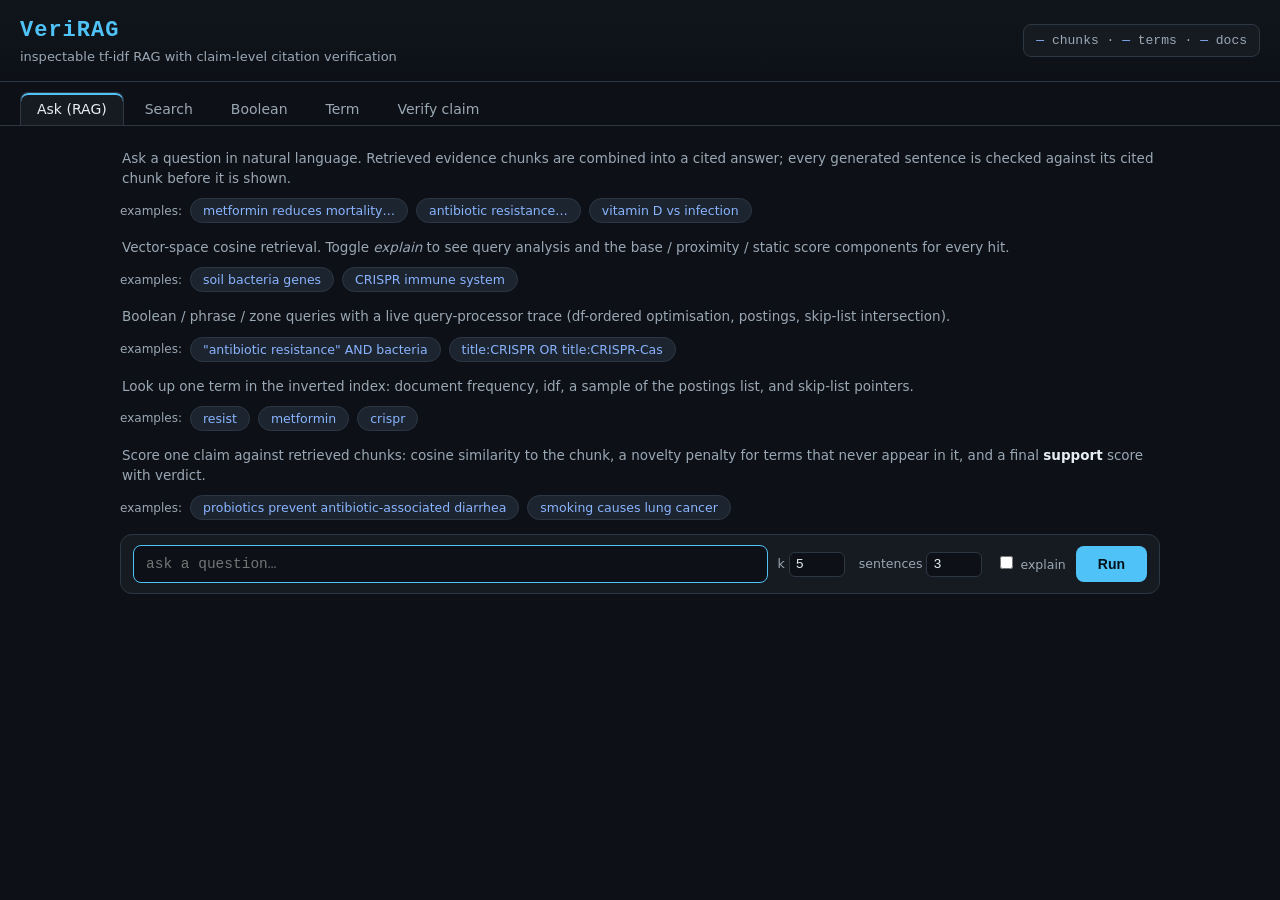
==== verirag/web/index.html @ e353d2e1 "Add web frontend: zero-dependency browser UI (ask/search/bool/term/verify)" ====
<!DOCTYPE html>
<html lang="en">
<head>
  <meta charset="utf-8">
  <meta name="viewport" content="width=device-width, initial-scale=1">
  <title>VeriRAG — Inspectable RAG with citation verification</title>
  <link rel="stylesheet" href="style.css">
</head>
<body>
  <header>
    <div class="brand">
      <h1>VeriRAG</h1>
      <p class="tagline">inspectable tf-idf RAG with claim-level citation verification</p>
    </div>
    <div id="stats" class="stats" title="index statistics">
      <span id="stat-chunks">—</span> chunks · <span id="stat-terms">—</span> terms ·
      <span id="stat-docs">—</span> docs
    </div>
  </header>

  <nav id="tabs" class="tabs">
    <button class="tab active" data-tab="ask">Ask (RAG)</button>
    <button class="tab" data-tab="search">Search</button>
    <button class="tab" data-tab="bool">Boolean</button>
    <button class="tab" data-tab="term">Term</button>
    <button class="tab" data-tab="verify">Verify claim</button>
  </nav>

  <main>
    <section id="panel-ask" class="panel active">
      <p class="hint">Ask a question in natural language. Retrieved evidence chunks are combined into a
        cited answer; every generated sentence is checked against its cited chunk before it is shown.</p>
      <div class="examples">
        <span>examples:</span>
        <button class="chip" data-target="ask" data-value="metformin reduces mortality in type 2 diabetes patients">metformin reduces mortality…</button>
        <button class="chip" data-target="ask" data-value="antibiotic resistance in gram-negative bacteria">antibiotic resistance…</button>
        <button class="chip" data-target="ask" data-value="does vitamin D prevent infections">vitamin D vs infection</button>
      </div>
    </section>

    <section id="panel-search" class="panel">
      <p class="hint">Vector-space cosine retrieval. Toggle <em>explain</em> to see query analysis and the
        base / proximity / static score components for every hit.</p>
      <div class="examples">
        <span>examples:</span>
        <button class="chip" data-target="search" data-value="soil bacteria genes">soil bacteria genes</button>
        <button class="chip" data-target="search" data-value="CRISPR immune system">CRISPR immune system</button>
      </div>
    </section>

    <section id="panel-bool" class="panel">
      <p class="hint">Boolean / phrase / zone queries with a live query-processor trace
        (df-ordered optimisation, postings, skip-list intersection).</p>
      <div class="examples">
        <span>examples:</span>
        <button class="chip" data-target="bool" data-value="&quot;antibiotic resistance&quot; AND bacteria">&quot;antibiotic resistance&quot; AND bacteria</button>
        <button class="chip" data-target="bool" data-value="title:CRISPR OR title:CRISPR-Cas">title:CRISPR OR title:CRISPR-Cas</button>
      </div>
    </section>

    <section id="panel-term" class="panel">
      <p class="hint">Look up one term in the inverted index: document frequency, idf, a sample of the
        postings list, and skip-list pointers.</p>
      <div class="examples">
        <span>examples:</span>
        <button class="chip" data-target="term" data-value="resist">resist</button>
        <button class="chip" data-target="term" data-value="metformin">metformin</button>
        <button class="chip" data-target="term" data-value="crispr">crispr</button>
      </div>
    </section>

    <section id="panel-verify" class="panel">
      <p class="hint">Score one claim against retrieved chunks: cosine similarity to the chunk, a novelty
        penalty for terms that never appear in it, and a final <strong>support</strong> score with verdict.</p>
      <div class="examples">
        <span>examples:</span>
        <button class="chip" data-target="verify" data-value="probiotics prevent antibiotic-associated diarrhea">probiotics prevent antibiotic-associated diarrhea</button>
        <button class="chip" data-target="verify" data-value="smoking causes lung cancer">smoking causes lung cancer</button>
      </div>
    </section>

    <div class="inputbar">
      <input id="input" type="text" autocomplete="off" spellcheck="false"
             placeholder="type a query or claim, then press Enter…">
      <div class="options">
        <label>k <input id="opt-k" type="number" min="1" max="20" value="5"></label>
        <label>sentences <input id="opt-sentences" type="number" min="1" max="6" value="3"></label>
        <label><input id="opt-explain" type="checkbox"> explain</label>
      </div>
      <button id="go" class="go">Run</button>
    </div>

    <div id="status" class="status hidden"></div>
    <div id="results" class="results"></div>
  </main>

  <script src="app.js"></script>
</body>
</html>
---- verirag/web/style.css ----
:root {
  --bg: #0d1117;
  --panel: #161b22;
  --panel-2: #1c2430;
  --border: #2d3744;
  --text: #e6edf3;
  --muted: #9aa7b4;
  --accent: #4fc3f7;
  --accent-2: #8ab4ff;
  --green: #3fb950;
  --amber: #d29922;
  --red: #f85149;
  --mono: "Cascadia Code", Consolas, "Courier New", monospace;
}

* { box-sizing: border-box; }

body {
  margin: 0;
  background: var(--bg);
  color: var(--text);
  font-family: "Segoe UI", system-ui, sans-serif;
  line-height: 1.5;
}

header {
  display: flex;
  align-items: center;
  justify-content: space-between;
  gap: 16px;
  padding: 14px 20px;
  border-bottom: 1px solid var(--border);
  background: linear-gradient(180deg, #10151c, #0d1117);
  flex-wrap: wrap;
}

.brand h1 {
  margin: 0;
  font-family: var(--mono);
  font-size: 22px;
  letter-spacing: 1px;
  color: var(--accent);
}

.tagline { margin: 0; color: var(--muted); font-size: 13px; }

.stats {
  font-family: var(--mono);
  font-size: 13px;
  color: var(--muted);
  background: var(--panel);
  border: 1px solid var(--border);
  border-radius: 8px;
  padding: 6px 12px;
}
.stats span { color: var(--accent-2); }

.tabs {
  display: flex;
  gap: 4px;
  padding: 10px 20px 0;
  border-bottom: 1px solid var(--border);
  flex-wrap: wrap;
}

.tab {
  appearance: none;
  background: transparent;
  color: var(--muted);
  border: 1px solid transparent;
  border-bottom: none;
  border-radius: 8px 8px 0 0;
  padding: 8px 16px;
  font-size: 14px;
  cursor: pointer;
  font-family: inherit;
}
.tab:hover { color: var(--text); background: var(--panel); }
.tab.active {
  color: var(--text);
  background: var(--panel);
  border-color: var(--border);
  box-shadow: inset 0 2px var(--accent);
}

main {
  max-width: 1080px;
  margin: 0 auto;
  padding: 16px 20px 60px;
}

.hint { color: var(--muted); font-size: 13.5px; margin: 6px 2px 10px; }
.hint strong { color: var(--text); }
.examples { display: flex; align-items: center; gap: 8px; flex-wrap: wrap; margin-bottom: 14px; }
.examples span { color: var(--muted); font-size: 12px; }

.chip {
  appearance: none;
  background: var(--panel-2);
  color: var(--accent-2);
  border: 1px solid var(--border);
  border-radius: 999px;
  padding: 4px 12px;
  font-size: 12.5px;
  cursor: pointer;
  font-family: inherit;
}
.chip:hover { border-color: var(--accent); color: var(--accent); }

.inputbar {
  display: flex;
  gap: 10px;
  align-items: center;
  background: var(--panel);
  border: 1px solid var(--border);
  border-radius: 12px;
  padding: 10px 12px;
  margin: 6px 0 14px;
  flex-wrap: wrap;
}

#input {
  flex: 1 1 340px;
  background: var(--bg);
  border: 1px solid var(--border);
  border-radius: 8px;
  color: var(--text);
  padding: 10px 12px;
  font-size: 14.5px;
  font-family: var(--mono);
  outline: none;
}
#input:focus { border-color: var(--accent); }

.options {
  display: flex;
  gap: 14px;
  align-items: center;
  color: var(--muted);
  font-size: 12.5px;
  flex-wrap: wrap;
}
.options input[type="number"] {
  width: 56px;
  background: var(--bg);
  color: var(--text);
  border: 1px solid var(--border);
  border-radius: 6px;
  padding: 4px 6px;
  font-family: var(--mono);
}
.options input[type="checkbox"] { accent-color: var(--accent); }

.go {
  appearance: none;
  background: var(--accent);
  color: #06121a;
  border: none;
  border-radius: 8px;
  padding: 10px 22px;
  font-size: 14px;
  font-weight: 600;
  cursor: pointer;
}
.go:hover { filter: brightness(1.1); }
.go:disabled { opacity: 0.5; cursor: wait; }

.status { font-family: var(--mono); font-size: 12.5px; color: var(--red); margin: 0 0 10px; }
.status.ok { color: var(--muted); }

.results { display: grid; gap: 14px; }

.card {
  background: var(--panel);
  border: 1px solid var(--border);
  border-radius: 12px;
  padding: 14px 16px;
  overflow: hidden;
}
.card h3 { margin: 0 0 8px; font-size: 15px; color: var(--accent-2); }
.card h4 { margin: 14px 0 6px; font-size: 13px; color: var(--muted); text-transform: uppercase; letter-spacing: 0.6px; }

.badge {
  display: inline-block;
  font-family: var(--mono);
  font-size: 11.5px;
  font-weight: 700;
  border-radius: 6px;
  padding: 2px 8px;
  letter-spacing: 0.4px;
}
.badge.SUPPORTED { background: rgba(63,185,80,0.15); color: var(--green); border: 1px solid rgba(63,185,80,0.4); }
.badge.WEAK { background: rgba(210,153,34,0.15); color: var(--amber); border: 1px solid rgba(210,153,34,0.4); }
.badge.UNSUPPORTED { background: rgba(248,81,73,0.15); color: var(--red); border: 1px solid rgba(248,81,73,0.4); }
.badge.mono { background: var(--panel-2); color: var(--muted); border: 1px solid var(--border); }

.verdict-strip { display: flex; gap: 8px; align-items: center; flex-wrap: wrap; margin-bottom: 10px; font-family: var(--mono); font-size: 12.5px; }

.answer-item {
  border: 1px solid var(--border);
  border-radius: 8px;
  padding: 10px 12px;
  margin: 8px 0;
  background: var(--panel-2);
}
.answer-item .text { font-size: 14px; }
.answer-item .meta { font-family: var(--mono); font-size: 12px; color: var(--muted); margin-top: 4px; }

table { width: 100%; border-collapse: collapse; font-size: 13px; }
th, td { text-align: left; padding: 6px 8px; border-bottom: 1px solid var(--border); vertical-align: top; }
th { color: var(--muted); font-size: 12px; text-transform: uppercase; letter-spacing: 0.5px; }
td.num, th.num { text-align: right; font-family: var(--mono); }

.hit { border: 1px solid var(--border); border-radius: 8px; padding: 8px 12px; margin: 6px 0; }
.hit .head { font-family: var(--mono); font-size: 12.5px; }
.hit .title { color: var(--accent-2); }
.hit .score { color: var(--text); }
.hit pre {
  margin: 6px 0 0;
  color: var(--muted);
  font-family: "Segoe UI", sans-serif;
  font-size: 12.5px;
  white-space: pre-wrap;
  max-height: 96px;
  overflow: hidden;
}

.trace-step {
  font-family: var(--mono);
  font-size: 12.5px;
  padding: 4px 10px;
  border-left: 3px solid var(--accent);
  background: var(--panel-2);
  margin: 4px 0;
  border-radius: 0 6px 6px 0;
}
.trace-step b { color: var(--text); }
.trace-step span { color: var(--muted); }

.term-table td { font-family: var(--mono); font-size: 12.5px; }
.pill {
  display: inline-block;
  background: var(--panel-2);
  border: 1px solid var(--border);
  border-radius: 6px;
  padding: 1px 7px;
  margin: 1px 3px 1px 0;
  font-family: var(--mono);
  font-size: 12px;
  color: var(--amber);
}

.component-bar { display: flex; gap: 6px; align-items: center; font-family: var(--mono); font-size: 12.5px; color: var(--muted); }
.component-bar .pct { height: 8px; border-radius: 4px; }
.cmp-base { background: var(--accent); }
.cmp-prox { background: var(--green); }
.cmp-static { background: var(--amber); }

.hidden { display: none; }
loader { display: block; text-align: center; color: var(--muted); font-family: var(--mono); padding: 24px 0; }
.loader::before { content: "⟳ "; animation: spin 1s linear infinite; display: inline-block; }
@keyframes spin { to { transform: rotate(360deg); } }

@media (max-width: 700px) {
  .tabs { padding: 8px 10px 0; }
  main { padding: 12px 10px 60px; }
  .inputbar { flex-direction: column; align-items: stretch; }
  #input { width: 100%; }
}
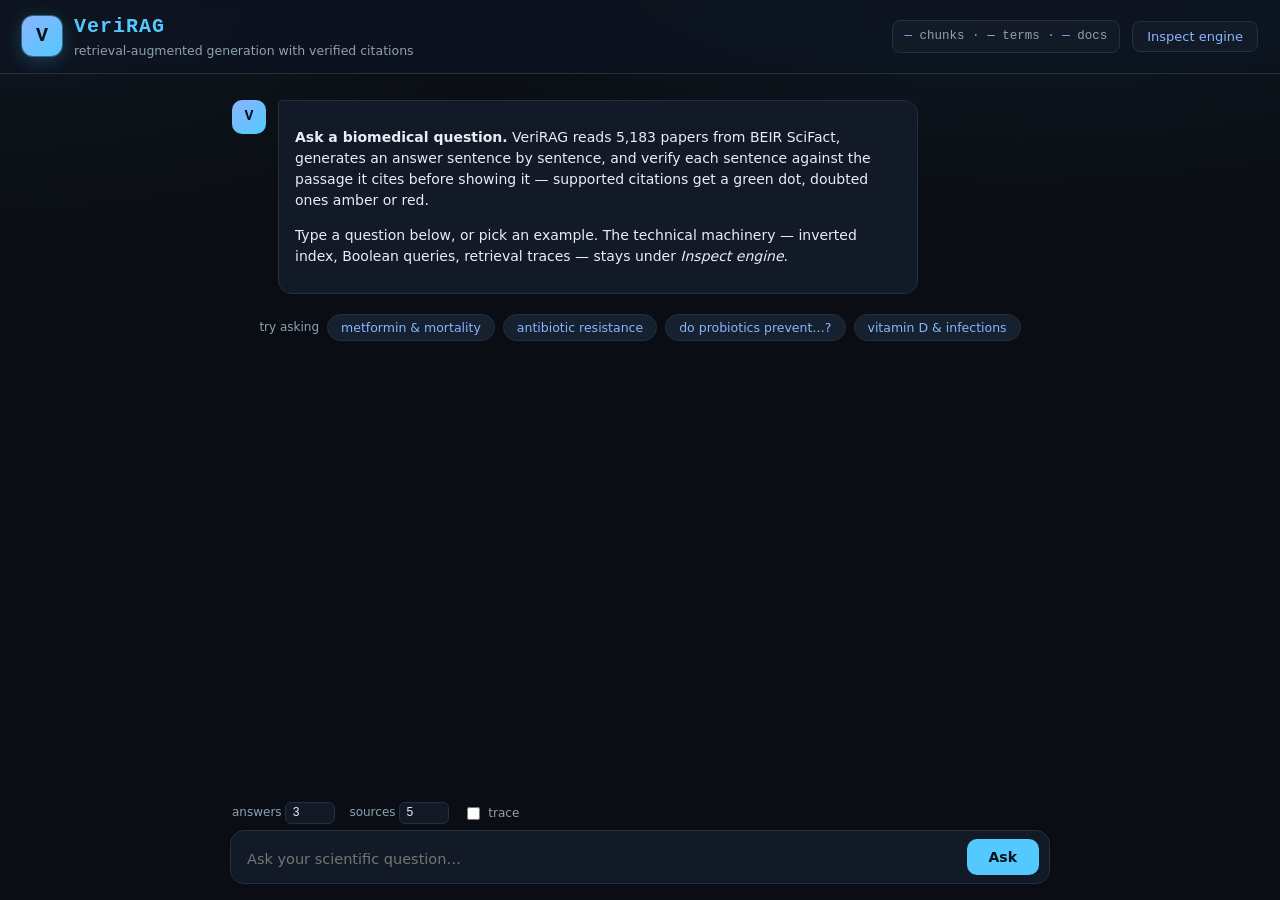
==== commit 1efbcf4c: "UI: chat-style RAG assistant; move index internals behind 'Inspect engine'" ====
--- a/verirag/web/index.html
+++ b/verirag/web/index.html
@@ -3,97 +3,102 @@
 <head>
   <meta charset="utf-8">
   <meta name="viewport" content="width=device-width, initial-scale=1">
-  <title>VeriRAG — Inspectable RAG with citation verification</title>
+  <title>VeriRAG — verified RAG assistant</title>
   <link rel="stylesheet" href="style.css">
 </head>
 <body>
   <header>
     <div class="brand">
-      <h1>VeriRAG</h1>
-      <p class="tagline">inspectable tf-idf RAG with claim-level citation verification</p>
+      <div class="logo" aria-hidden="true">V</div>
+      <div>
+        <h1>VeriRAG</h1>
+        <p class="tagline">retrieval-augmented generation with verified citations</p>
+      </div>
     </div>
-    <div id="stats" class="stats" title="index statistics">
-      <span id="stat-chunks">—</span> chunks · <span id="stat-terms">—</span> terms ·
-      <span id="stat-docs">—</span> docs
+    <div class="head-right">
+      <div id="stats" class="stats" title="live index statistics">
+        <span id="stat-chunks">—</span> chunks · <span id="stat-terms">—</span> terms ·
+        <span id="stat-docs">—</span> docs
+      </div>
+      <button id="engine-toggle" class="ghost">Inspect engine</button>
     </div>
   </header>
 
-  <nav id="tabs" class="tabs">
-    <button class="tab active" data-tab="ask">Ask (RAG)</button>
-    <button class="tab" data-tab="search">Search</button>
-    <button class="tab" data-tab="bool">Boolean</button>
-    <button class="tab" data-tab="term">Term</button>
-    <button class="tab" data-tab="verify">Verify claim</button>
-  </nav>
-
   <main>
-    <section id="panel-ask" class="panel active">
-      <p class="hint">Ask a question in natural language. Retrieved evidence chunks are combined into a
-        cited answer; every generated sentence is checked against its cited chunk before it is shown.</p>
-      <div class="examples">
-        <span>examples:</span>
-        <button class="chip" data-target="ask" data-value="metformin reduces mortality in type 2 diabetes patients">metformin reduces mortality…</button>
-        <button class="chip" data-target="ask" data-value="antibiotic resistance in gram-negative bacteria">antibiotic resistance…</button>
-        <button class="chip" data-target="ask" data-value="does vitamin D prevent infections">vitamin D vs infection</button>
+    <!-- CHAT -->
+    <section id="chat-view">
+      <div id="chat" aria-live="polite"></div>
+      <div id="suggestions">
+        <span>try asking</span>
+        <button class="chip" data-ask="metformin reduces mortality in type 2 diabetes patients">metformin &amp; mortality</button>
+        <button class="chip" data-ask="antibiotic resistance in gram-negative bacteria">antibiotic resistance</button>
+        <button class="chip" data-ask="probiotics prevent antibiotic-associated diarrhea">do probiotics prevent…?</button>
+        <button class="chip" data-ask="is there evidence that vitamin D reduces respiratory infections">vitamin D &amp; infections</button>
       </div>
     </section>
 
-    <section id="panel-search" class="panel">
-      <p class="hint">Vector-space cosine retrieval. Toggle <em>explain</em> to see query analysis and the
-        base / proximity / static score components for every hit.</p>
-      <div class="examples">
-        <span>examples:</span>
-        <button class="chip" data-target="search" data-value="soil bacteria genes">soil bacteria genes</button>
-        <button class="chip" data-target="search" data-value="CRISPR immune system">CRISPR immune system</button>
+    <!-- ENGINE INSPECT -->
+    <section id="engine-view" class="hidden">
+      <nav id="tabs" class="tabs">
+        <button class="tab active" data-tab="search">Search</button>
+        <button class="tab" data-tab="bool">Boolean</button>
+        <button class="tab" data-tab="term">Term</button>
+        <button class="tab" data-tab="verify">Verify Claim</button>
+      </nav>
+
+      <div id="panel-search" class="panel active">
+        <p class="hint">Vector-space cosine retrieval. Your words highlight inside the matched
+          chunks; every score decomposes into base cosine / proximity / static quality.</p>
+        <div class="examples"><span>examples:</span>
+          <button class="chip" data-engine="search" data-value="soil bacteria genes">soil bacteria genes</button>
+          <button class="chip" data-engine="search" data-value="CRISPR immune system">CRISPR immune system</button>
+        </div>
       </div>
+      <div id="panel-bool" class="panel">
+        <p class="hint">Boolean / phrase / zone queries with a live query-processor trace
+          (df-ordered AND, skip-pointer intersection, positional phrase check).</p>
+        <div class="examples"><span>examples:</span>
+          <button class="chip" data-engine="bool" data-value="&quot;antibiotic resistance&quot; AND bacteria">&quot;antibiotic resistance&quot; AND bacteria</button>
+          <button class="chip" data-engine="bool" data-value="title:CRISPR AND NOT review">title:CRISPR AND NOT review</button>
+        </div>
+      </div>
+      <div id="panel-term" class="panel">
+        <p class="hint">One inverted-index entry: document frequency, idf weight, postings with
+          word positions, skip-list pointers.</p>
+        <div class="examples"><span>examples:</span>
+          <button class="chip" data-engine="term" data-value="resist">resist</button>
+          <button class="chip" data-engine="term" data-value="metformin">metformin</button>
+          <button class="chip" data-engine="term" data-value="crispr">crispr</button>
+        </div>
+      </div>
+      <div id="panel-verify" class="panel">
+        <p class="hint">Score one claim against retrieved chunks: cosine similarity, a novelty
+          penalty for terms that never appear in the chunk, and a final <b>support</b> verdict.</p>
+        <div class="examples"><span>examples:</span>
+          <button class="chip" data-engine="verify" data-value="probiotics prevent antibiotic-associated diarrhea">probiotics prevent antibiotic-associated diarrhea</button>
+          <button class="chip" data-engine="verify" data-value="smoking causes lung cancer">smoking causes lung cancer</button>
+        </div>
+      </div>
+
+      <div id="engine-results" class="results"></div>
     </section>
-
-    <section id="panel-bool" class="panel">
-      <p class="hint">Boolean / phrase / zone queries with a live query-processor trace
-        (df-ordered optimisation, postings, skip-list intersection).</p>
-      <div class="examples">
-        <span>examples:</span>
-        <button class="chip" data-target="bool" data-value="&quot;antibiotic resistance&quot; AND bacteria">&quot;antibiotic resistance&quot; AND bacteria</button>
-        <button class="chip" data-target="bool" data-value="title:CRISPR OR title:CRISPR-Cas">title:CRISPR OR title:CRISPR-Cas</button>
-      </div>
-    </section>
-
-    <section id="panel-term" class="panel">
-      <p class="hint">Look up one term in the inverted index: document frequency, idf, a sample of the
-        postings list, and skip-list pointers.</p>
-      <div class="examples">
-        <span>examples:</span>
-        <button class="chip" data-target="term" data-value="resist">resist</button>
-        <button class="chip" data-target="term" data-value="metformin">metformin</button>
-        <button class="chip" data-target="term" data-value="crispr">crispr</button>
-      </div>
-    </section>
-
-    <section id="panel-verify" class="panel">
-      <p class="hint">Score one claim against retrieved chunks: cosine similarity to the chunk, a novelty
-        penalty for terms that never appear in it, and a final <strong>support</strong> score with verdict.</p>
-      <div class="examples">
-        <span>examples:</span>
-        <button class="chip" data-target="verify" data-value="probiotics prevent antibiotic-associated diarrhea">probiotics prevent antibiotic-associated diarrhea</button>
-        <button class="chip" data-target="verify" data-value="smoking causes lung cancer">smoking causes lung cancer</button>
-      </div>
-    </section>
-
-    <div class="inputbar">
-      <input id="input" type="text" autocomplete="off" spellcheck="false"
-             placeholder="type a query or claim, then press Enter…">
-      <div class="options">
-        <label>k <input id="opt-k" type="number" min="1" max="20" value="5"></label>
-        <label>sentences <input id="opt-sentences" type="number" min="1" max="6" value="3"></label>
-        <label><input id="opt-explain" type="checkbox"> explain</label>
-      </div>
-      <button id="go" class="go">Run</button>
-    </div>
-
-    <div id="status" class="status hidden"></div>
-    <div id="results" class="results"></div>
   </main>
 
+  <!-- COMPOSER -->
+  <div class="composer">
+    <div class="settings">
+      <label>answers <input id="opt-sentences" type="number" min="1" max="6" value="3"></label>
+      <label>sources <input id="opt-k" type="number" min="1" max="20" value="5"></label>
+      <label class="chk"><input id="opt-explain" type="checkbox"> trace</label>
+    </div>
+    <div class="composer-row">
+      <textarea id="input" rows="1" placeholder="Ask your scientific question…"
+                autocomplete="off" spellcheck="false"></textarea>
+      <button id="go" class="go">Ask</button>
+    </div>
+  </div>
+
+  <div id="status" class="status hidden"></div>
   <script src="app.js"></script>
 </body>
 </html>
--- a/verirag/web/style.css
+++ b/verirag/web/style.css
@@ -1,52 +1,72 @@
 :root {
-  --bg: #0d1117;
-  --panel: #161b22;
-  --panel-2: #1c2430;
-  --border: #2d3744;
-  --text: #e6edf3;
-  --muted: #9aa7b4;
-  --accent: #4fc3f7;
+  --bg: #0a0e14;
+  --bg-2: #0d1420;
+  --panel: #111a26;
+  --panel-2: #16212f;
+  --border: #22303f;
+  --text: #e8eef5;
+  --muted: #8fa0b1;
+  --accent: #53c9ff;
   --accent-2: #8ab4ff;
   --green: #3fb950;
-  --amber: #d29922;
+  --amber: #e3b341;
   --red: #f85149;
+  --user: #0e3a52;
   --mono: "Cascadia Code", Consolas, "Courier New", monospace;
 }
 
 * { box-sizing: border-box; }
+
+html, body { height: 100%; }
 
 body {
   margin: 0;
-  background: var(--bg);
+  background:
+    radial-gradient(1200px 500px at 80% -10%, rgba(83, 201, 255, 0.08), transparent 60%),
+    radial-gradient(900px 400px at 0% 0%, rgba(138, 180, 255, 0.05), transparent 60%),
+    var(--bg);
   color: var(--text);
   font-family: "Segoe UI", system-ui, sans-serif;
   line-height: 1.5;
-}
+  display: flex;
+  flex-direction: column;
+}
+
+/* ---- header ---- */
 
 header {
   display: flex;
   align-items: center;
   justify-content: space-between;
   gap: 16px;
-  padding: 14px 20px;
+  padding: 12px 22px;
   border-bottom: 1px solid var(--border);
-  background: linear-gradient(180deg, #10151c, #0d1117);
+  background: rgba(13, 20, 32, 0.85);
+  backdrop-filter: blur(6px);
   flex-wrap: wrap;
 }
 
-.brand h1 {
-  margin: 0;
-  font-family: var(--mono);
-  font-size: 22px;
-  letter-spacing: 1px;
-  color: var(--accent);
-}
-
-.tagline { margin: 0; color: var(--muted); font-size: 13px; }
+.brand { display: flex; align-items: center; gap: 12px; }
+
+.logo {
+  width: 40px; height: 40px;
+  border-radius: 11px;
+  display: grid; place-items: center;
+  font-family: var(--mono);
+  font-size: 20px; font-weight: 800;
+  color: #06121a;
+  background: linear-gradient(135deg, #8ab4ff, #53c9ff);
+  box-shadow: 0 0 0 1px rgba(83, 201, 255, 0.4), 0 4px 18px rgba(83, 201, 255, 0.25);
+}
+
+.brand h1 { margin: 0; font-family: var(--mono); font-size: 20px; letter-spacing: 1px; color: var(--accent); }
+.tagline { margin: 0; color: var(--muted); font-size: 12.5px; }
+
+.head-right { display: flex; align-items: center; gap: 12px; flex-wrap: wrap; }
 
 .stats {
   font-family: var(--mono);
-  font-size: 13px;
+  font-size: 12.5px;
   color: var(--muted);
   background: var(--panel);
   border: 1px solid var(--border);
@@ -55,14 +75,196 @@
 }
 .stats span { color: var(--accent-2); }
 
-.tabs {
-  display: flex;
-  gap: 4px;
-  padding: 10px 20px 0;
-  border-bottom: 1px solid var(--border);
-  flex-wrap: wrap;
-}
-
+.ghost {
+  appearance: none;
+  background: var(--panel);
+  color: var(--accent-2);
+  border: 1px solid var(--border);
+  border-radius: 8px;
+  padding: 7px 14px;
+  font-size: 13px;
+  cursor: pointer;
+  font-family: inherit;
+}
+.ghost:hover { border-color: var(--accent); color: var(--accent); }
+.ghost.active { background: var(--accent); color: #06121a; border-color: var(--accent); font-weight: 600; }
+
+/* ---- layout ---- */
+
+main {
+  flex: 1 1 auto;
+  width: 100%;
+  max-width: 860px;
+  margin: 0 auto;
+  padding: 20px 20px 24px;
+  display: flex;
+  flex-direction: column;
+  min-height: 0;
+}
+
+/* ---- chat ---- */
+
+#chat-view { display: flex; flex-direction: column; min-height: 0; }
+#chat {
+  flex: 1 1 auto;
+  overflow-y: auto;
+  display: flex;
+  flex-direction: column;
+  gap: 14px;
+  padding: 6px 2px 16px;
+  max-height: calc(100vh - 260px);
+  min-height: 200px;
+}
+
+.msg { display: flex; gap: 12px; max-width: 100%; }
+.msg.user { justify-content: flex-end; }
+.msg.user .avatar { order: 2; background: var(--user); box-shadow: 0 0 0 1px rgba(83, 201, 255, 0.35); }
+.msg .avatar, .msg .avatar-bot {
+  flex: 0 0 auto;
+  width: 34px; height: 34px;
+  border-radius: 10px;
+  display: grid; place-items: center;
+  font-family: var(--mono); font-size: 15px; font-weight: 700;
+  color: #06121a;
+  background: linear-gradient(135deg, #8ab4ff, #53c9ff);
+}
+.msg .body {
+  min-width: 0;
+  max-width: 640px;
+  border-radius: 14px;
+  padding: 12px 16px;
+  font-size: 14px;
+}
+.msg.assistant .body { background: var(--panel); border: 1px solid var(--border); border-top-left-radius: 4px; }
+.msg.user .body { background: var(--user); border: 1px solid rgba(83, 201, 255, 0.25); border-top-right-radius: 4px; }
+
+.user .body .label { display: block; font-size: 11px; text-transform: uppercase; letter-spacing: 1px; color: var(--accent-2); margin-bottom: 4px; opacity: 0.9; }
+
+/* typing indicator */
+.typing { display: inline-flex; gap: 5px; padding: 6px 2px; }
+.typing i { width: 7px; height: 7px; border-radius: 50%; background: var(--accent); animation: blink 1.2s infinite; }
+.typing i:nth-child(2) { animation-delay: 0.2s; }
+.typing i:nth-child(3) { animation-delay: 0.4s; }
+@keyframes blink { 0%, 80%, 100% { opacity: 0.25; } 40% { opacity: 1; } }
+
+.answer p { margin: 8px 0; }
+.answer p:first-child { margin-top: 0; }
+
+mark.hl {
+  background: #ffd54d;
+  color: #1a1a1a;
+  border-radius: 3px;
+  padding: 0 2px;
+  font-weight: 600;
+}
+
+sup.cite {
+  cursor: pointer;
+  font-family: var(--mono);
+  font-size: 10.5px;
+  font-weight: 700;
+  color: var(--accent);
+  background: var(--panel-2);
+  border: 1px solid rgba(83, 201, 255, 0.35);
+  border-radius: 5px;
+  padding: 0 4px;
+  margin: 0 2px;
+  position: relative;
+  top: -2px;
+}
+sup.cite:hover { background: var(--accent); color: #06121a; }
+
+.dots { display: inline-flex; gap: 4px; margin-left: 8px; vertical-align: 2px; }
+.dots i { width: 8px; height: 8px; border-radius: 50%; display: inline-block; }
+.dot-g { background: var(--green); }
+.dot-a { background: var(--amber); }
+.dot-r { background: var(--red); }
+
+.verdict-strip {
+  display: flex; gap: 8px; align-items: center;
+  flex-wrap: wrap; margin-top: 10px; padding-top: 10px;
+  border-top: 1px dashed var(--border);
+  font-family: var(--mono); font-size: 12.5px; color: var(--muted);
+}
+
+.badge {
+  display: inline-block;
+  font-family: var(--mono);
+  font-size: 11.5px;
+  font-weight: 700;
+  border-radius: 6px;
+  padding: 2px 8px;
+  letter-spacing: 0.4px;
+}
+.badge.SUPPORTED { background: rgba(63,185,80,0.15); color: var(--green); border: 1px solid rgba(63,185,80,0.4); }
+.badge.WEAK { background: rgba(227,179,65,0.15); color: var(--amber); border: 1px solid rgba(227,179,65,0.4); }
+.badge.UNSUPPORTED { background: rgba(248,81,73,0.15); color: var(--red); border: 1px solid rgba(248,81,73,0.4); }
+.badge.mono { background: var(--panel-2); color: var(--muted); border: 1px solid var(--border); }
+
+.fold {
+  margin: 10px 0 0;
+  border: 1px solid var(--border);
+  border-radius: 10px;
+  background: var(--panel-2);
+}
+.fold summary {
+  cursor: pointer;
+  padding: 9px 12px;
+  font-size: 12.5px;
+  color: var(--accent-2);
+  user-select: none;
+  list-style: none;
+}
+.fold summary::-webkit-details-marker { display: none; }
+.fold summary::before { content: "▸ "; color: var(--muted); }
+.fold[open] summary::before { content: "▾ "; }
+.fold summary:hover { color: var(--accent); }
+.fold .fold-body { padding: 0 12px 12px; }
+
+.chunk {
+  border-top: 1px solid var(--border);
+  padding: 10px 0;
+}
+.chunk.hot { background: rgba(83, 201, 255, 0.07); border-radius: 8px; padding: 10px 10px; }
+.chunk .chunk-head { font-size: 13px; }
+.chunk .chunk-head b { color: var(--accent); font-family: var(--mono); font-size: 12.5px; }
+.chunk .chunk-head .t { color: var(--text); }
+.chunk .chunk-meta { font-family: var(--mono); font-size: 11px; color: var(--muted); margin: 1px 0 6px; }
+.chunk details summary { color: var(--muted); font-size: 12px; cursor: pointer; }
+.chunk details pre {
+  margin: 6px 0 0;
+  color: var(--muted);
+  font-size: 12.5px;
+  white-space: pre-wrap;
+  font-family: inherit;
+  max-height: 120px;
+  overflow-y: auto;
+}
+
+#suggestions { display: flex; align-items: center; gap: 8px; flex-wrap: wrap; justify-content: center; padding: 4px 0 6px; }
+#suggestions span { color: var(--muted); font-size: 12px; }
+#suggestions.hidden { display: none; }
+
+.chip {
+  appearance: none;
+  background: var(--panel-2);
+  color: var(--accent-2);
+  border: 1px solid var(--border);
+  border-radius: 999px;
+  padding: 5px 13px;
+  font-size: 12.5px;
+  cursor: pointer;
+  font-family: inherit;
+}
+.chip:hover { border-color: var(--accent); color: var(--accent); background: var(--panel); }
+
+/* ---- engine inspect ---- */
+
+#engine-view { display: none; flex-direction: column; min-height: 0; }
+#engine-view.active { display: flex; }
+#chat-view.engine-off { display: none; }
+
+.tabs { display: flex; gap: 4px; border-bottom: 1px solid var(--border); margin-bottom: 14px; flex-wrap: wrap; }
 .tab {
   appearance: none;
   background: transparent;
@@ -70,105 +272,22 @@
   border: 1px solid transparent;
   border-bottom: none;
   border-radius: 8px 8px 0 0;
-  padding: 8px 16px;
-  font-size: 14px;
+  padding: 8px 15px;
+  font-size: 13.5px;
   cursor: pointer;
   font-family: inherit;
 }
 .tab:hover { color: var(--text); background: var(--panel); }
-.tab.active {
-  color: var(--text);
-  background: var(--panel);
-  border-color: var(--border);
-  box-shadow: inset 0 2px var(--accent);
-}
-
-main {
-  max-width: 1080px;
-  margin: 0 auto;
-  padding: 16px 20px 60px;
-}
-
-.hint { color: var(--muted); font-size: 13.5px; margin: 6px 2px 10px; }
-.hint strong { color: var(--text); }
+.tab.active { color: var(--text); background: var(--panel); border-color: var(--border); box-shadow: inset 0 2px var(--accent); }
+
+.panel { display: none; }
+.panel.active { display: block; }
+.hint { color: var(--muted); font-size: 13px; margin: 2px 2px 10px; }
+.hint b { color: var(--text); }
 .examples { display: flex; align-items: center; gap: 8px; flex-wrap: wrap; margin-bottom: 14px; }
 .examples span { color: var(--muted); font-size: 12px; }
 
-.chip {
-  appearance: none;
-  background: var(--panel-2);
-  color: var(--accent-2);
-  border: 1px solid var(--border);
-  border-radius: 999px;
-  padding: 4px 12px;
-  font-size: 12.5px;
-  cursor: pointer;
-  font-family: inherit;
-}
-.chip:hover { border-color: var(--accent); color: var(--accent); }
-
-.inputbar {
-  display: flex;
-  gap: 10px;
-  align-items: center;
-  background: var(--panel);
-  border: 1px solid var(--border);
-  border-radius: 12px;
-  padding: 10px 12px;
-  margin: 6px 0 14px;
-  flex-wrap: wrap;
-}
-
-#input {
-  flex: 1 1 340px;
-  background: var(--bg);
-  border: 1px solid var(--border);
-  border-radius: 8px;
-  color: var(--text);
-  padding: 10px 12px;
-  font-size: 14.5px;
-  font-family: var(--mono);
-  outline: none;
-}
-#input:focus { border-color: var(--accent); }
-
-.options {
-  display: flex;
-  gap: 14px;
-  align-items: center;
-  color: var(--muted);
-  font-size: 12.5px;
-  flex-wrap: wrap;
-}
-.options input[type="number"] {
-  width: 56px;
-  background: var(--bg);
-  color: var(--text);
-  border: 1px solid var(--border);
-  border-radius: 6px;
-  padding: 4px 6px;
-  font-family: var(--mono);
-}
-.options input[type="checkbox"] { accent-color: var(--accent); }
-
-.go {
-  appearance: none;
-  background: var(--accent);
-  color: #06121a;
-  border: none;
-  border-radius: 8px;
-  padding: 10px 22px;
-  font-size: 14px;
-  font-weight: 600;
-  cursor: pointer;
-}
-.go:hover { filter: brightness(1.1); }
-.go:disabled { opacity: 0.5; cursor: wait; }
-
-.status { font-family: var(--mono); font-size: 12.5px; color: var(--red); margin: 0 0 10px; }
-.status.ok { color: var(--muted); }
-
-.results { display: grid; gap: 14px; }
+.results { display: grid; gap: 14px; margin-top: 4px; }
 
 .card {
   background: var(--panel);
@@ -178,51 +297,25 @@
   overflow: hidden;
 }
 .card h3 { margin: 0 0 8px; font-size: 15px; color: var(--accent-2); }
-.card h4 { margin: 14px 0 6px; font-size: 13px; color: var(--muted); text-transform: uppercase; letter-spacing: 0.6px; }
-
-.badge {
-  display: inline-block;
-  font-family: var(--mono);
-  font-size: 11.5px;
-  font-weight: 700;
-  border-radius: 6px;
-  padding: 2px 8px;
-  letter-spacing: 0.4px;
-}
-.badge.SUPPORTED { background: rgba(63,185,80,0.15); color: var(--green); border: 1px solid rgba(63,185,80,0.4); }
-.badge.WEAK { background: rgba(210,153,34,0.15); color: var(--amber); border: 1px solid rgba(210,153,34,0.4); }
-.badge.UNSUPPORTED { background: rgba(248,81,73,0.15); color: var(--red); border: 1px solid rgba(248,81,73,0.4); }
-.badge.mono { background: var(--panel-2); color: var(--muted); border: 1px solid var(--border); }
-
-.verdict-strip { display: flex; gap: 8px; align-items: center; flex-wrap: wrap; margin-bottom: 10px; font-family: var(--mono); font-size: 12.5px; }
-
-.answer-item {
-  border: 1px solid var(--border);
-  border-radius: 8px;
-  padding: 10px 12px;
-  margin: 8px 0;
-  background: var(--panel-2);
-}
-.answer-item .text { font-size: 14px; }
-.answer-item .meta { font-family: var(--mono); font-size: 12px; color: var(--muted); margin-top: 4px; }
+.card h4 { margin: 14px 0 6px; font-size: 12px; color: var(--muted); text-transform: uppercase; letter-spacing: 0.6px; }
 
 table { width: 100%; border-collapse: collapse; font-size: 13px; }
 th, td { text-align: left; padding: 6px 8px; border-bottom: 1px solid var(--border); vertical-align: top; }
-th { color: var(--muted); font-size: 12px; text-transform: uppercase; letter-spacing: 0.5px; }
+th { color: var(--muted); font-size: 11.5px; text-transform: uppercase; letter-spacing: 0.5px; }
 td.num, th.num { text-align: right; font-family: var(--mono); }
 
-.hit { border: 1px solid var(--border); border-radius: 8px; padding: 8px 12px; margin: 6px 0; }
+.hit { border: 1px solid var(--border); border-radius: 8px; padding: 9px 12px; margin: 6px 0; }
 .hit .head { font-family: var(--mono); font-size: 12.5px; }
 .hit .title { color: var(--accent-2); }
 .hit .score { color: var(--text); }
 .hit pre {
   margin: 6px 0 0;
   color: var(--muted);
-  font-family: "Segoe UI", sans-serif;
   font-size: 12.5px;
   white-space: pre-wrap;
   max-height: 96px;
   overflow: hidden;
+  font-family: inherit;
 }
 
 .trace-step {
@@ -237,6 +330,13 @@
 .trace-step b { color: var(--text); }
 .trace-step span { color: var(--muted); }
 
+.component-bar { display: flex; gap: 6px; align-items: center; font-family: var(--mono); font-size: 12.5px; color: var(--muted); flex-wrap: wrap; }
+.component-bar .pct { height: 8px; border-radius: 4px; }
+.cmp-base { background: var(--accent); }
+.cmp-prox { background: var(--green); }
+.cmp-static { background: var(--amber); }
+.hit-note { color: var(--muted); font-size: 12px; font-weight: 400; }
+.snippet { display: block; color: var(--muted); font-size: 12px; margin-top: 2px; }
 .term-table td { font-family: var(--mono); font-size: 12.5px; }
 .pill {
   display: inline-block;
@@ -250,20 +350,92 @@
   color: var(--amber);
 }
 
-.component-bar { display: flex; gap: 6px; align-items: center; font-family: var(--mono); font-size: 12.5px; color: var(--muted); }
-.component-bar .pct { height: 8px; border-radius: 4px; }
-.cmp-base { background: var(--accent); }
-.cmp-prox { background: var(--green); }
-.cmp-static { background: var(--amber); }
-
-.hidden { display: none; }
-loader { display: block; text-align: center; color: var(--muted); font-family: var(--mono); padding: 24px 0; }
-.loader::before { content: "⟳ "; animation: spin 1s linear infinite; display: inline-block; }
-@keyframes spin { to { transform: rotate(360deg); } }
-
-@media (max-width: 700px) {
-  .tabs { padding: 8px 10px 0; }
-  main { padding: 12px 10px 60px; }
-  .inputbar { flex-direction: column; align-items: stretch; }
-  #input { width: 100%; }
+/* ---- composer ---- */
+
+.composer {
+  width: 100%;
+  max-width: 860px;
+  margin: 0 auto;
+  padding: 10px 20px 16px;
+}
+
+.settings {
+  display: flex;
+  gap: 14px;
+  align-items: center;
+  color: var(--muted);
+  font-size: 12px;
+  margin: 0 2px 6px;
+  flex-wrap: wrap;
+}
+.settings input[type="number"] {
+  width: 50px;
+  background: var(--panel);
+  color: var(--text);
+  border: 1px solid var(--border);
+  border-radius: 6px;
+  padding: 3px 6px;
+  font-family: var(--mono);
+  font-size: 12px;
+}
+.settings input[type="checkbox"] { accent-color: var(--accent); }
+.settings .chk { display: flex; gap: 5px; align-items: center; }
+
+.composer-row {
+  display: flex;
+  gap: 10px;
+  align-items: flex-end;
+  background: var(--panel);
+  border: 1px solid var(--border);
+  border-radius: 14px;
+  padding: 8px 10px;
+}
+.composer-row:focus-within { border-color: var(--accent); box-shadow: 0 0 0 3px rgba(83, 201, 255, 0.12); }
+
+#input {
+  flex: 1 1 auto;
+  background: transparent;
+  border: none;
+  resize: none;
+  color: var(--text);
+  font-size: 14.5px;
+  font-family: inherit;
+  outline: none;
+  max-height: 140px;
+  padding: 8px 6px;
+}
+
+.go {
+  appearance: none;
+  flex: 0 0 auto;
+  background: var(--accent);
+  color: #06121a;
+  border: none;
+  border-radius: 10px;
+  padding: 10px 22px;
+  font-size: 14px;
+  font-weight: 700;
+  cursor: pointer;
+  font-family: inherit;
+}
+.go:hover { filter: brightness(1.1); }
+.go:disabled { opacity: 0.5; cursor: wait; }
+
+.status {
+  width: 100%;
+  max-width: 860px;
+  margin: -4px auto 0;
+  padding: 0 24px;
+  font-family: var(--mono);
+  font-size: 12.5px;
+  color: var(--red);
+  text-align: center;
+}
+.status.hidden { display: none; }
+.status.ok { color: var(--muted); }
+
+@media (max-width: 640px) {
+  main { padding: 14px 12px 18px; }
+  .composer { padding: 8px 12px 12px; }
+  .msg .body { max-width: 82%; }
 }
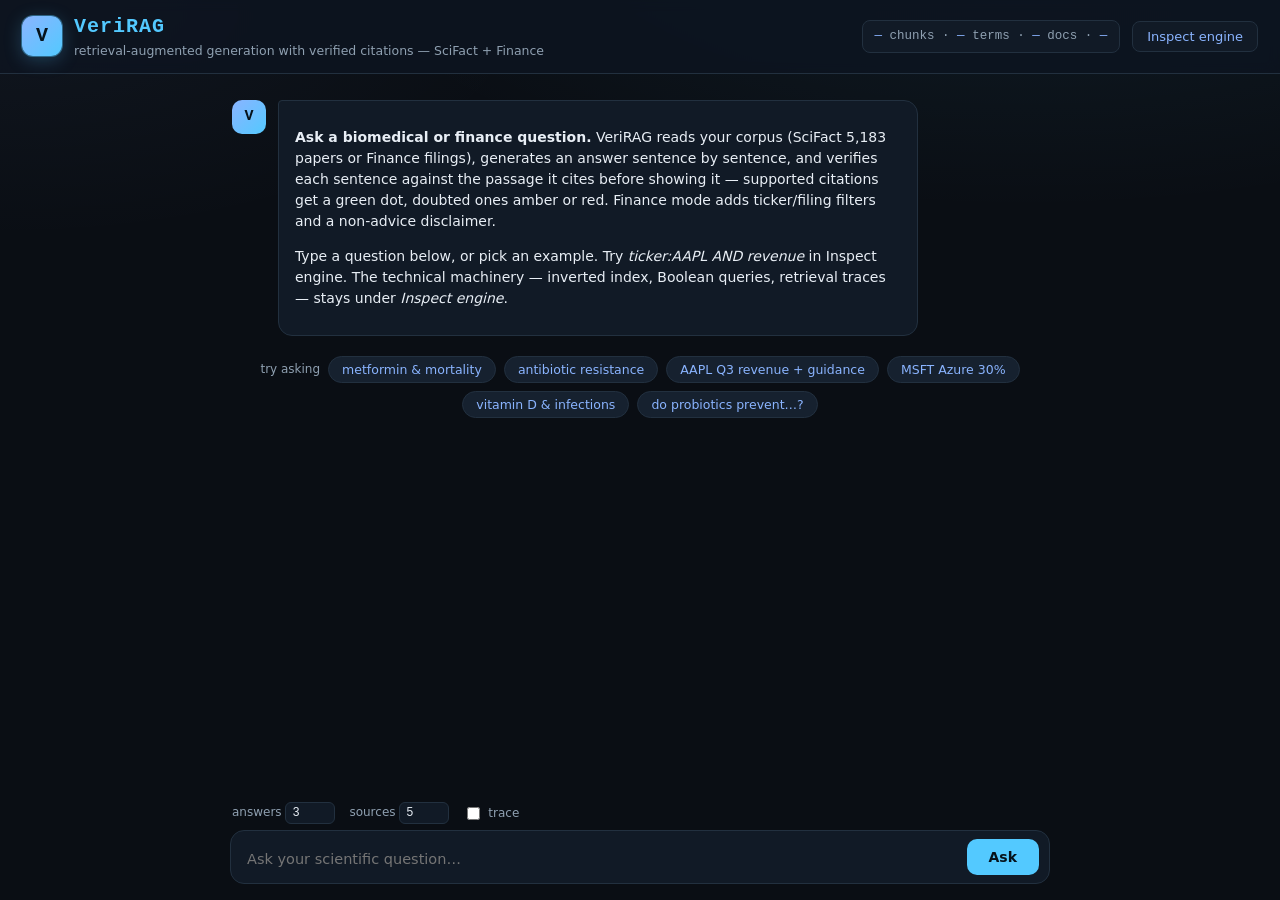
==== commit df45d86f: "Merge finance extension onto latest main (54fd20a): finance tokenizer/chunker, ticker filters, inges" ====
--- a/verirag/web/index.html
+++ b/verirag/web/index.html
@@ -12,13 +12,13 @@
       <div class="logo" aria-hidden="true">V</div>
       <div>
         <h1>VeriRAG</h1>
-        <p class="tagline">retrieval-augmented generation with verified citations</p>
+        <p class="tagline">retrieval-augmented generation with verified citations — <span id="tagline-mode">SciFact + Finance</span></p>
       </div>
     </div>
     <div class="head-right">
       <div id="stats" class="stats" title="live index statistics">
         <span id="stat-chunks">—</span> chunks · <span id="stat-terms">—</span> terms ·
-        <span id="stat-docs">—</span> docs
+        <span id="stat-docs">—</span> docs · <span id="stat-mode">—</span>
       </div>
       <button id="engine-toggle" class="ghost">Inspect engine</button>
     </div>
@@ -32,8 +32,10 @@
         <span>try asking</span>
         <button class="chip" data-ask="metformin reduces mortality in type 2 diabetes patients">metformin &amp; mortality</button>
         <button class="chip" data-ask="antibiotic resistance in gram-negative bacteria">antibiotic resistance</button>
+        <button class="chip" data-ask="What was Apple revenue in Q3 FY2024 and guidance for Q4?">AAPL Q3 revenue + guidance</button>
+        <button class="chip" data-ask="Did Microsoft Azure grow 30% in Q4 FY2024?">MSFT Azure 30%</button>
+        <button class="chip" data-ask="is there evidence that vitamin D reduces respiratory infections">vitamin D &amp; infections</button>
         <button class="chip" data-ask="probiotics prevent antibiotic-associated diarrhea">do probiotics prevent…?</button>
-        <button class="chip" data-ask="is there evidence that vitamin D reduces respiratory infections">vitamin D &amp; infections</button>
       </div>
     </section>
 
@@ -56,10 +58,12 @@
       </div>
       <div id="panel-bool" class="panel">
         <p class="hint">Boolean / phrase / zone queries with a live query-processor trace
-          (df-ordered AND, skip-pointer intersection, positional phrase check).</p>
+          (df-ordered AND, skip-pointer intersection, positional phrase check). Finance filters: <code>ticker:AAPL</code>, <code>filing:10-K</code>, <code>period:2024-Q3</code>.</p>
         <div class="examples"><span>examples:</span>
           <button class="chip" data-engine="bool" data-value="&quot;antibiotic resistance&quot; AND bacteria">&quot;antibiotic resistance&quot; AND bacteria</button>
           <button class="chip" data-engine="bool" data-value="title:CRISPR AND NOT review">title:CRISPR AND NOT review</button>
+          <button class="chip" data-engine="bool" data-value="ticker:AAPL AND revenue">ticker:AAPL AND revenue</button>
+          <button class="chip" data-engine="bool" data-value="ticker:MSFT AND filing:10-K">ticker:MSFT AND filing:10-K</button>
         </div>
       </div>
       <div id="panel-term" class="panel">
--- a/verirag/web/style.css
+++ b/verirag/web/style.css
@@ -187,6 +187,28 @@
   font-family: var(--mono); font-size: 12.5px; color: var(--muted);
 }
 
+.query-echo {
+  font-family: var(--mono);
+  font-size: 12.5px;
+  color: var(--accent-2);
+  background: var(--panel-2);
+  border: 1px solid var(--border);
+  border-left: 3px solid var(--accent);
+  border-radius: 8px;
+  padding: 6px 11px;
+  margin-bottom: 10px;
+  white-space: nowrap;
+  overflow: hidden;
+  text-overflow: ellipsis;
+}
+.query-echo span {
+  text-transform: uppercase;
+  letter-spacing: 0.8px;
+  font-size: 10.5px;
+  color: var(--muted);
+  margin-right: 6px;
+}
+
 .badge {
   display: inline-block;
   font-family: var(--mono);
